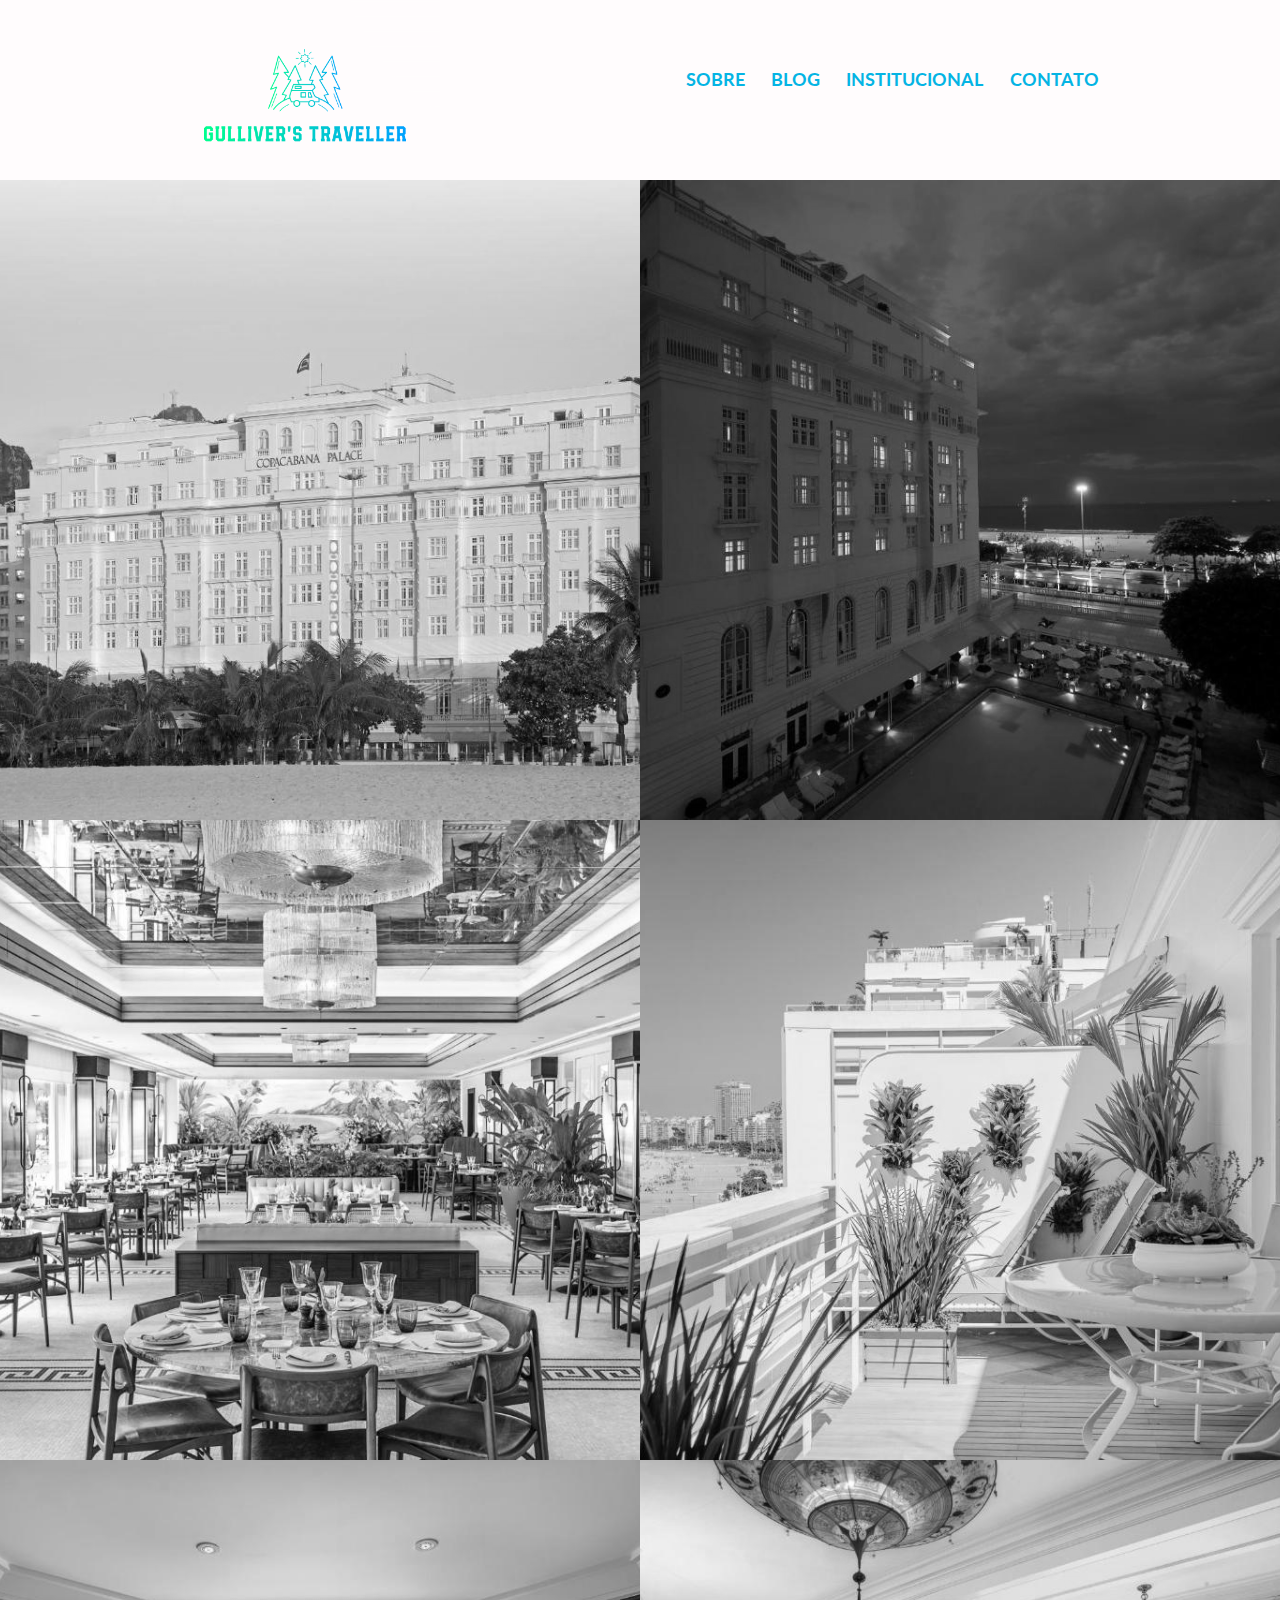
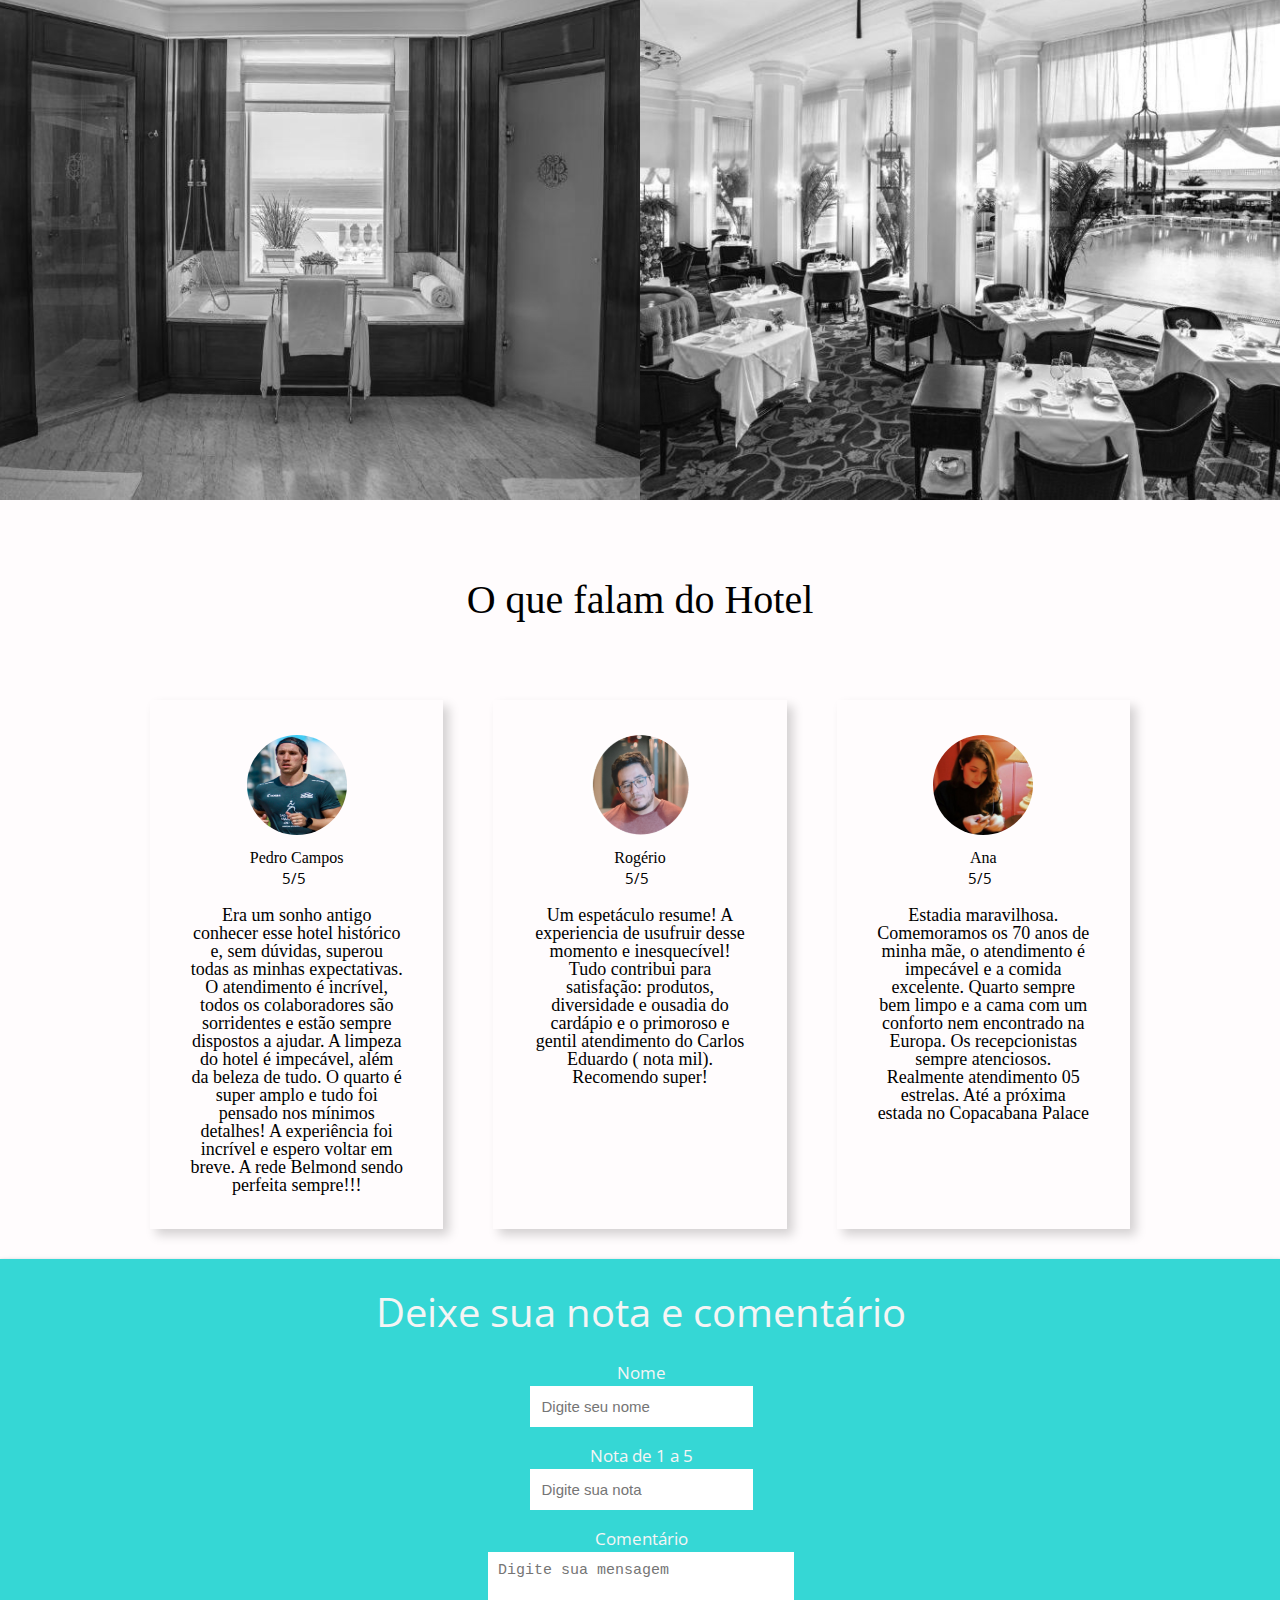
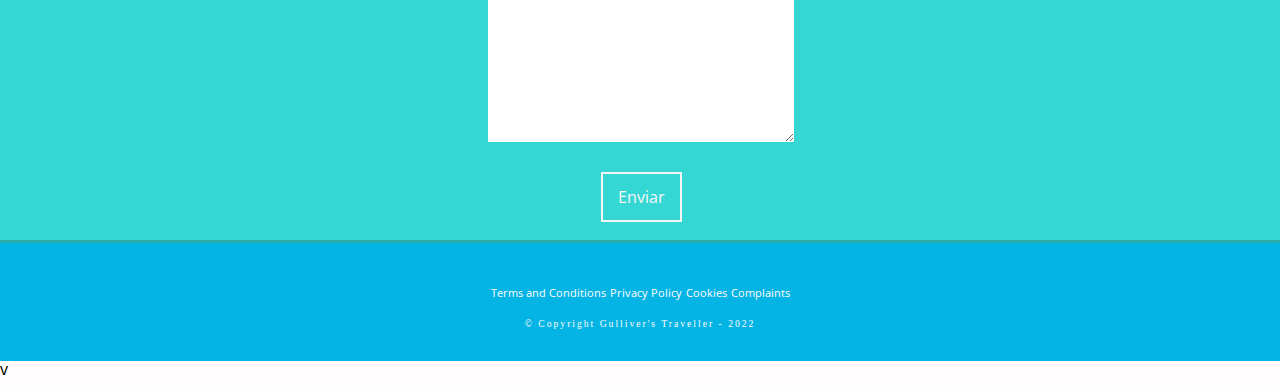
==== level_three_pages/trabalho_copacabana.html @ 743a59b9 "Duplica o repositorio fase2-atividade2" ====
<!DOCTYPE html>

<html>

    <head>
        <meta charset="utf-8">
        <meta name="viewport" content="width=device-width initial-scale=1.0">
        <title>Gulliver's Traveller | Hospedagens</title>
        <link href="https://fonts.googleapis.com/css2?family=Montserrat:wght@300;400;700&family=Open+Sans:wght@300;400;700&display=swap" rel="stylesheet">
        <link href="../css/reset.css" rel="stylesheet">
        <link href="../css/level_three.css" rel="stylesheet">
    </head>

    <body>

        <header class="header container">
            <img src="../images/logo.png" alt="Logo do Gulliver's Traveller" class="header_logo">
            <nav class="header_nav">
                <ul>
                    <li class="header_link"><a href="#">Sobre</a></li>
                    <li class="header_link"><a href="#">Blog</a></li>
                    <li class="header_link"><a href="#">Institucional</a></li>
                    <li class="header_link"><a href="#">Contato</a></li>
                </ul>
            </nav>
        </header>

        <main>

            <section class="foto_grid">

                <div class="img-wrapper">
                    <img class="blur" src="../level_three_images/copacabana/CP1.jpg">
                </div>

                <div class="img-wrapper">
                    <img class="blur" src="../level_three_images/copacabana/CP2.jpg">
                </div>

                <div class="img-wrapper">
                    <img class="blur" src="../level_three_images/copacabana/CP3.jpg">
                </div>

                <div class="img-wrapper">
                    <img class="blur" src="../level_three_images/copacabana/CP4.jpg">
                </div>

                <div class="img-wrapper">
                    <img class="blur" src="../level_three_images/copacabana/CP5.jpg">
                </div>

                <div class="img-wrapper">
                    <img class="blur" src="../level_three_images/copacabana/CP6.jpg">
                </div>

            </section>

            <h1>O que falam do Hotel</h1>
            <section class="cards">

                <div class="card">

                    <img class="user" src="../level_three_images/PedroFotoPerfil.jpg" alt="">
                    <h3>Pedro Campos</h3>
                    <div class="nota">
                        <h2>5/5</h2>
                    </div>
                    <p>Era um sonho antigo conhecer esse hotel histórico e, sem dúvidas, superou todas as minhas expectativas. O atendimento é incrível,
                        todos os colaboradores são sorridentes e estão sempre dispostos a ajudar. A limpeza do hotel é impecável, além da beleza de tudo.
                        O quarto é super amplo e tudo foi pensado nos mínimos detalhes! A experiência foi incrível e espero voltar em breve. A rede 
                        Belmond sendo perfeita sempre!!!</p>

                </div>

                <div class="card">

                    <img class="user" src="../level_three_images/RogerioFotoPerfil.png" alt="">
                    <h3>Rogério</h3>
                    <div class="nota">
                        <h2>5/5</h2>
                    </div>
                    <p>Um espetáculo resume! A experiencia de usufruir desse momento e inesquecível! Tudo contribui para satisfação: produtos, 
                        diversidade e ousadia do cardápio e o primoroso e gentil atendimento do Carlos Eduardo ( nota mil). Recomendo super!</p>

                </div>

                <div class="card">

                    <img class="user" src="../level_three_images/AnaFotoPerfil.jpeg" alt="">
                    <h3>Ana</h3>
                    <div class="nota">
                        <h2>5/5</h2>
                    </div>
                    <p>Estadia maravilhosa. Comemoramos os 70 anos de minha mãe, o atendimento é impecável e a comida excelente. Quarto sempre bem 
                        limpo e a cama com um conforto nem encontrado na Europa. Os recepcionistas sempre atenciosos. Realmente atendimento 05 estrelas.
                        Até a próxima estada no Copacabana Palace</p>

                </div>

            </section>

            <section class="formulario">
                <h2>Deixe sua nota e comentário</h2>
                <form action="https://api.staticforms.xyz/submit" method="post">
                    <label>Nome</label>
                    <input type="text" name="name" placeholder="Digite seu nome" autocomplete="off" required>

                    <label>Nota de 1 a 5</label>
                    <input type="number" name="nota" placeholder="Digite sua nota" min='1' autocomplete="off" required>

                    <label>Comentário</label>
                    <textarea name="message" cols="30" rows="10" placeholder="Digite sua mensagem" required></textarea>

                    <a type="submit" href="#">Enviar</a>
                </form>
            </section>

        </main>

        <footer class="footer">

            <div>
                <a href="#">Terms and Conditions</a>
                <a href="#">Privacy Policy</a>
                <a href="#">Cookies</a>
                <a href="#">Complaints</a>
            </div>
    
            <p>© Copyright Gulliver's Traveller - 2022</p>
        </footer>
        
    </body>




</html>v
---- css/level_three.css ----
@import url('https://fonts.googleapis.com/css2?family=Lato:wght@300&amp;family=Open+Sans+Condensed:wght@300&amp;display=swap');

    /* variáveis que podem ser chamadas pelo css3 */
    /* --nome-da-variavel: valor; */
:root {  
    --branco: #fffcfd;
    --azul: #04b4e4;
    --azul-celeste: #0aadf4;
    --verde-agua: #05d0c8; 
    --verde: #05f69a;
    --turquesa: #35d7d5; 
}

body {
    font-family: 'Open Sans', sans-serif;
    background-color: var(--branco);
    width: 100%;
    height: 100vh;

}

.container {
    padding-right: 6%;
    padding-left: 6%;
}

/**------------- HEADER -------------**/
.header {
    color: var(--branco);

    width: 100%;
    height: 20vh;

    box-sizing: border-box;

    display: flex;
    flex-direction: column;
    align-items: center;

    padding-top: 0.5em;
    padding-bottom: 0.5em;
}

.header_logo {
    margin-bottom: 0.5rem;
    max-height: 20vh;
}

.header_nav {
    color: var(--azul);
    font-weight: bold;
    text-align: center;
    text-transform: uppercase;
    font-family: 'Lato', sans-serif;
}

.header_link {
    font-size: 1.1rem;

    display: inline-block;

    margin-right: .7rem;
    margin-bottom: 1.25rem;
    margin-left: .7rem;
}

/**------------- FOTO GRID -------------**/

.foto_grid {
    display: grid;
    grid-template-columns: repeat(auto-fit, minmax(480px, 1fr));
  }
  
  .img-wrapper {
    position: relative;
    overflow: hidden;
  }
  
  .img-wrapper > img {
    display: block; 
    width: 100%;
    aspect-ratio: 1 / 1;
    object-fit: cover;
    object-position: center;
  }

  .img-wrapper > img {
    transition: 200ms ease-in-out;
  }

  .foto_grid .img-wrapper img {
	-webkit-filter: grayscale(100%);
	filter: grayscale(100%);
	-webkit-transition: .3s ease-in-out;
	transition: .3s ease-in-out;
}
.foto_grid .img-wrapper:hover img {
	-webkit-filter: grayscale(0);
	filter: grayscale(0);
}

  /**------------- COMENTARIO -------------**/

h1{
    display: flex;
    justify-content: center;
    margin: 5rem 0 5rem 0;
    font-family: Heebo;
    font-size: 40px;
}

.cards{
    display: grid;
    grid-template-columns: 1fr 1fr 1fr;
    max-width: 980px;
    margin: 0 auto;
    grid-gap: 50px;
    margin-bottom: 30px;
}

.card{
    background-color: #fffcfd;
    display: flex;
    flex-direction: column;
    align-items: center;
    padding: 35px 40px;
    box-shadow: 6px 6px 10px rgba(0, 0, 0, 0.171);
}

.card .user{
    width: 100px;
    height: 100px;
    border-radius: 50%;
    margin-bottom: 15px;
}

.card h3{
    font-family: Rubik;
    margin-bottom: 5px;
}

.nota{
    width: 30px;
    font-size: 15px;
}

p {
    margin-top: 20px;
    text-align: center;
    font-family: Roboto;
    font-size: 18px;
}

/**------------- FORMULARIO -------------**/

.formulario{
    display:flex;
    align-items: center;
    justify-content: center;
    flex-direction: column;
    width: 100%;
    padding: 1px 1px;
    background: #35d7d5;
    box-shadow: rgba(0, 0, 0, 0.4) 0px 2px 4px, rgba(0, 0, 0, 0.3) 0px 7px 13px -3px, rgba(0, 0, 0, 0.2) 0px -3px 0px inset;
}
.formulario h2{
    color: #f5f5f5;
    font-size: 2.5rem;
    margin: 2rem;
}
.formulario form{
    display: flex;
    flex-direction: column;
    justify-content: center;
    align-items: center;
}

form label{
    color: #f5f5f5;
    font-size: 17px;
    margin-bottom: 5px;
}
form input{
    padding: 12px;
    outline: none;
    border: 0;
    margin-bottom: 20px;
    font-size: 15px;
    transition: all 0.5s;
}
form input:focus{
    border-radius: 16px;
}
form textarea{
    padding: 10px;
    outline: none;
    border: 0;
    font-size: 15px;
    margin-bottom: 30px;
    transition: all 0.5s;
}
form textarea:focus{
    border-radius: 16px;
}
form a{
    padding: 15px;
    cursor: pointer;
    font-size: 16px;
    background: transparent;
    border: 2px solid #f5f5f5;
    color: #f5f5f5;
    transition: all 1s;
    margin-bottom: 20px;
}
form a:hover{
    background: #f5f5f5;
    color: #101026;
    border-radius: 16px;
}


/***------------- FOOTER -------------**/
.footer {
    display: flex;
    justify-content: space-around;
    flex-direction: column;
    align-items: center;
    
    background-color: var(--azul);

    padding-top: 2.5em;
    padding-bottom: 2em;
}
  
.footer a {
    width: 100%;
    text-decoration: none;
    color: var(--branco);
    font-size: 0.7em;
  }
  
  .footer a:hover{
    font-weight: bold;
    text-decoration: underline;
    text-transform: uppercase;
    transition: 0.4s;
  }
  
  .footer p {
    color: var(--branco);
    font-size: 0.6em;
    letter-spacing: 2px;
  }
    
  .footer h3 {
    font-size: 1.8em;
    margin-bottom: 0.5em;
  }

@media screen and (min-width: 1024px) {
    .container {
        padding-left: calc((100% - 940px)/2);
        padding-right: calc((100% - 940px)/2);
    }
}


@media screen and (min-width: 1024px) {
    .header {
        flex-direction: row;
        justify-content: space-between;
        
        border: none;
    }
}

@media screen and (min-width: 1024px) {
    .header {
        flex-direction: row;
        justify-content: space-between;

        border: none;
    }
}
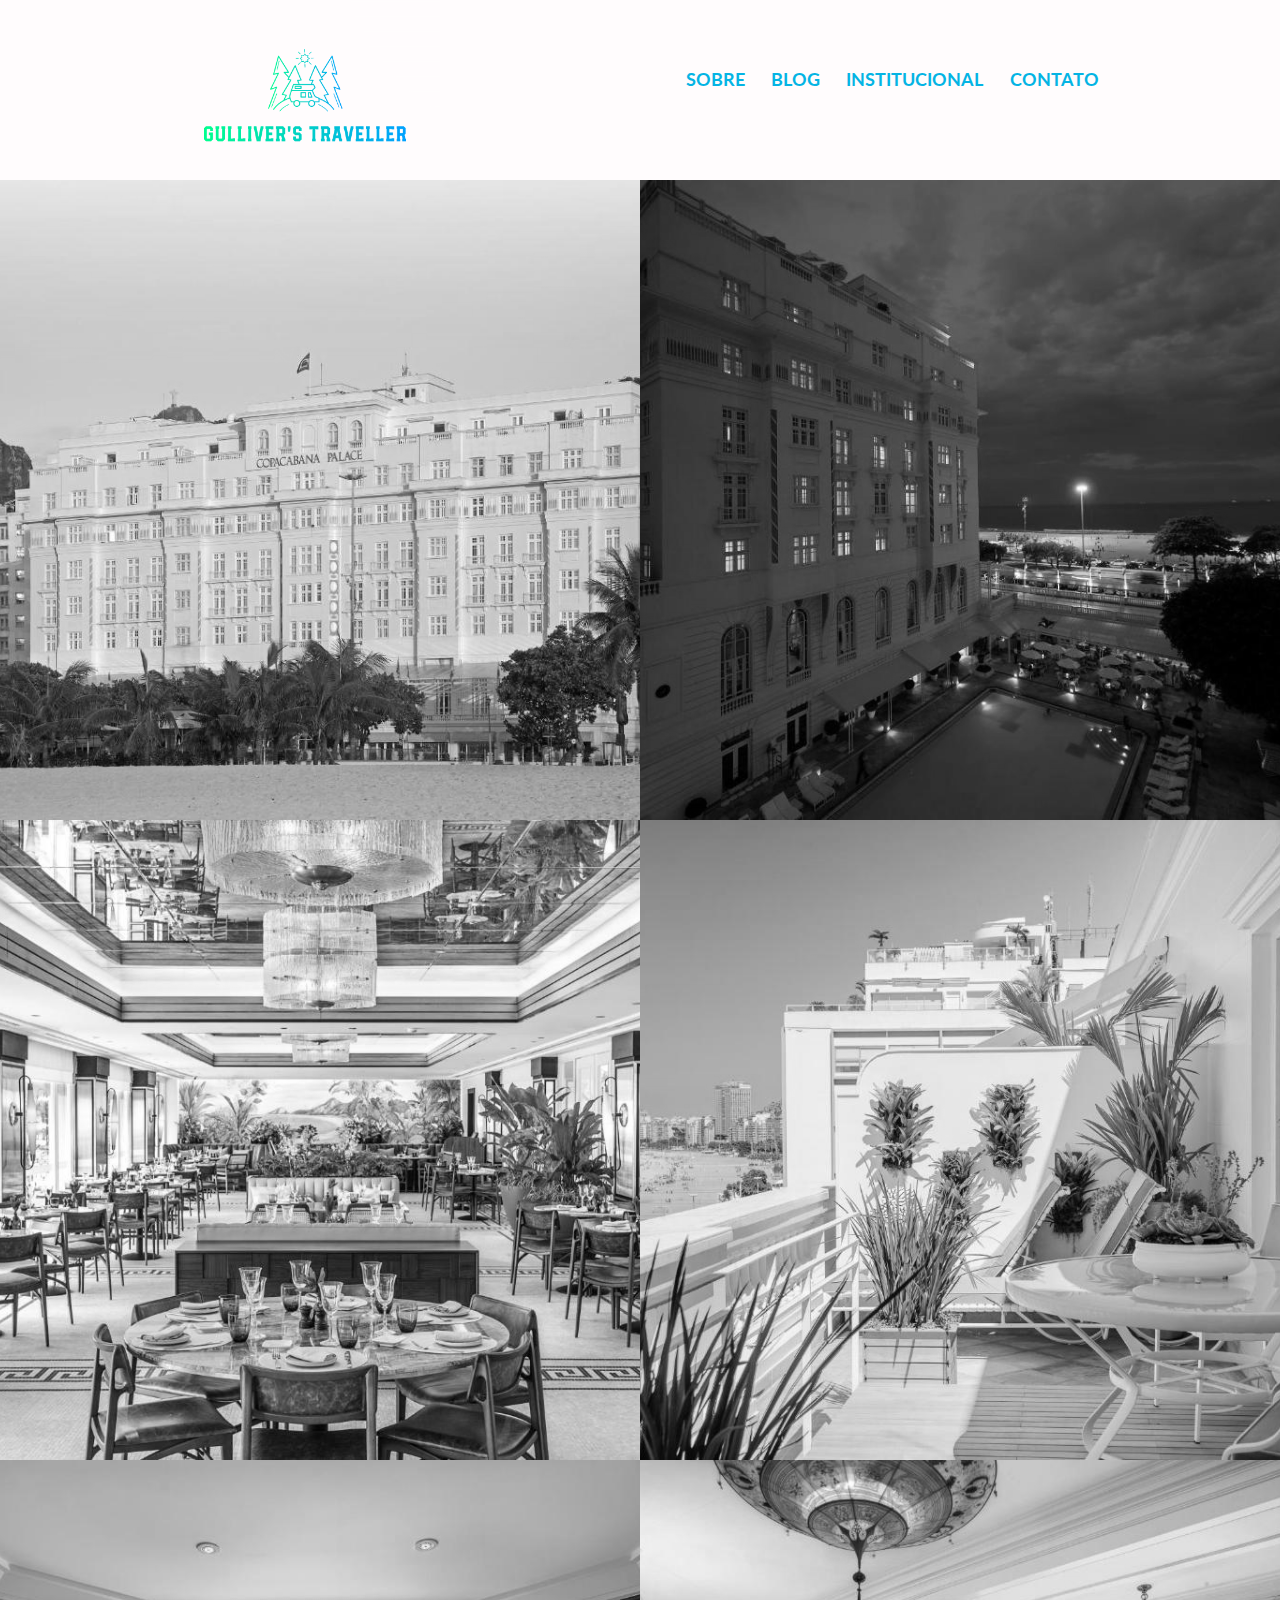
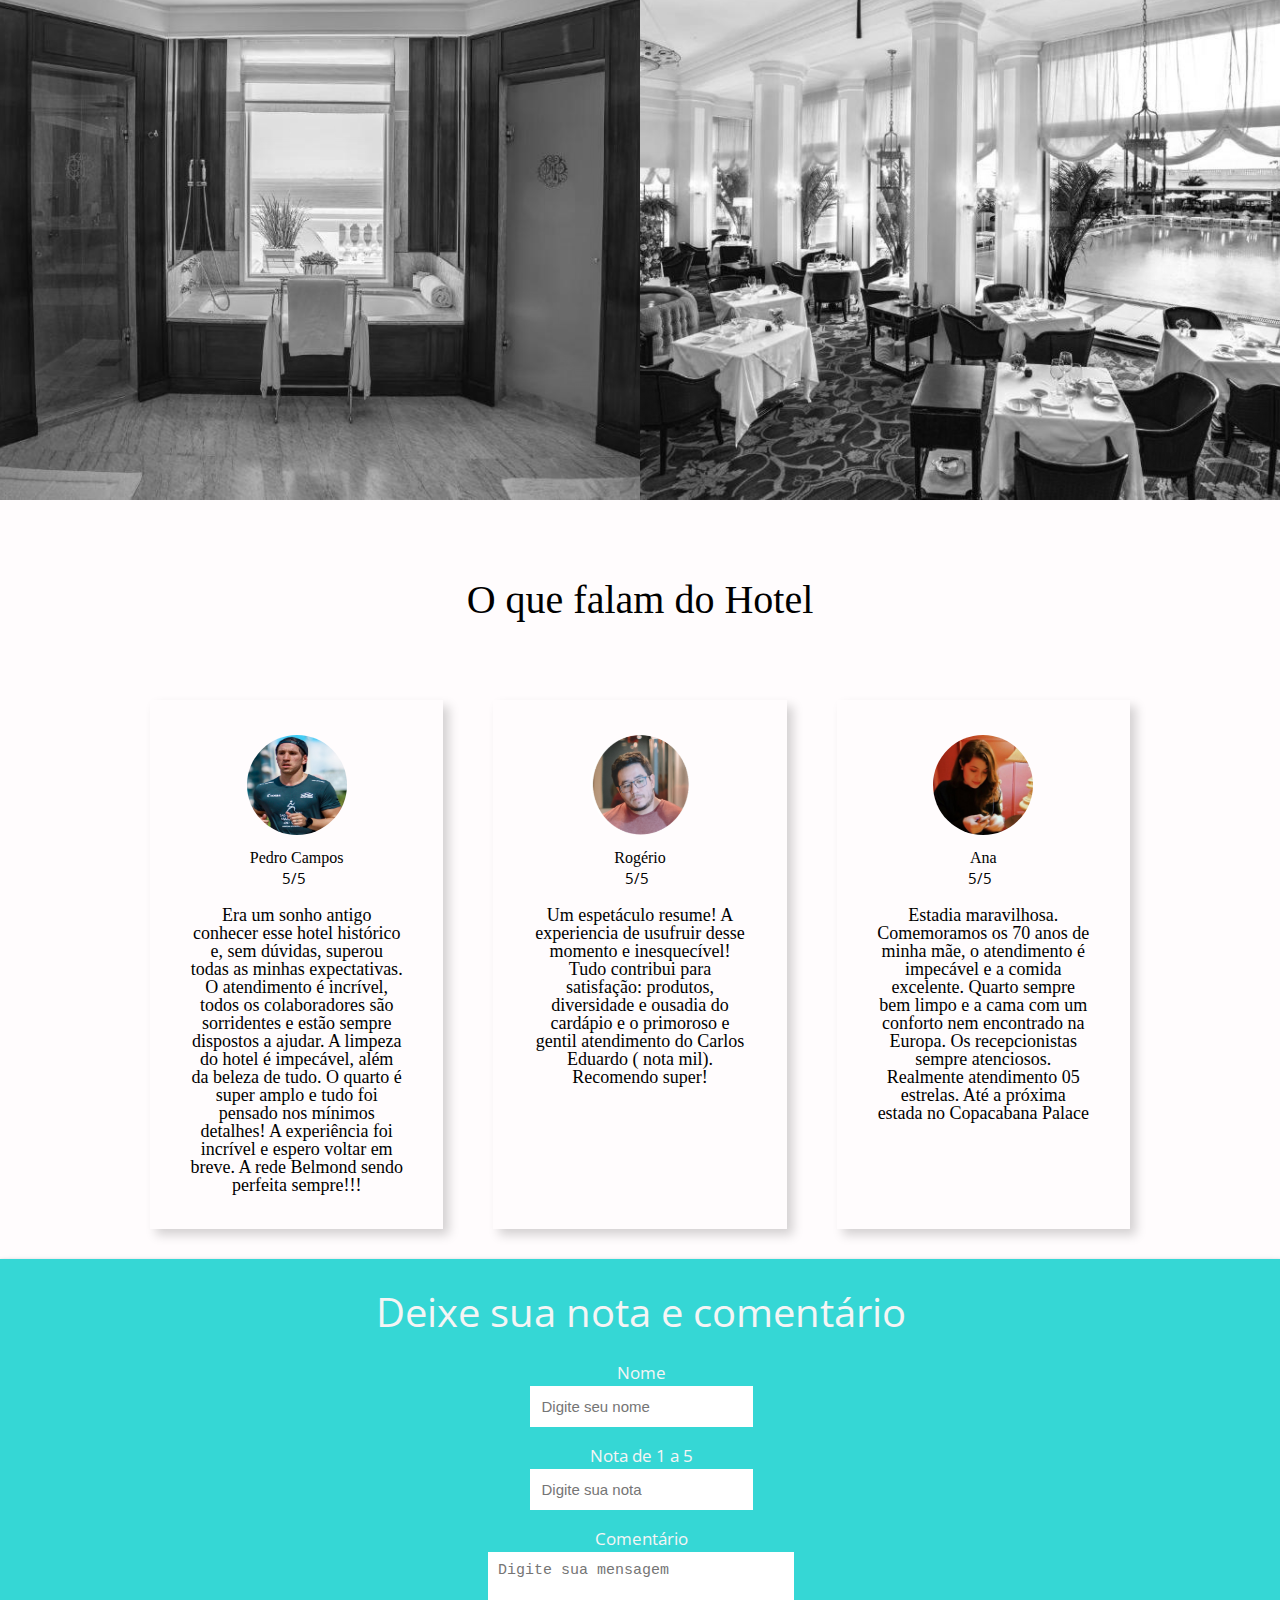
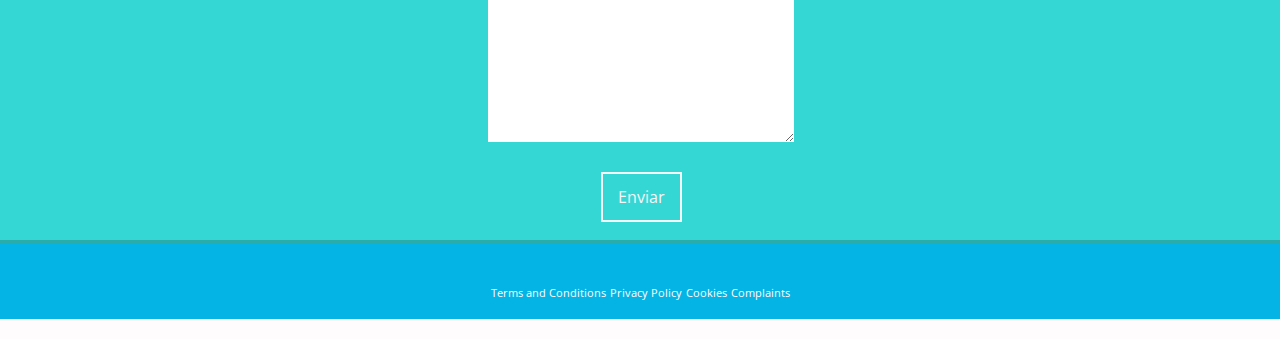
==== commit 1ff01f13: "Mudancas pequenas no footer" ====
--- a/level_three_pages/trabalho_copacabana.html
+++ b/level_three_pages/trabalho_copacabana.html
@@ -128,10 +128,19 @@
     
             <p>© Copyright Gulliver's Traveller - 2022</p>
         </footer>
+
+        <div vw class="enabled">
+            <div vw-access-button class="active"></div>
+            <div vw-plugin-wrapper>
+              <div class="vw-plugin-top-wrapper"></div>
+            </div>
+        </div>
+        <script src="https://vlibras.gov.br/app/vlibras-plugin.js"></script>
+        <script>new window.VLibras.Widget('https://vlibras.gov.br/app');</script>
         
     </body>
 
 
 
 
-</html>v+</html>--- a/css/level_three.css
+++ b/css/level_three.css
@@ -221,15 +221,14 @@
 
 /***------------- FOOTER -------------**/
 .footer {
-    display: flex;
+    align-items: center;
+    background-color: var(--azul);
+    display: flex;
+    flex-direction: column;
+    height: 4px;
     justify-content: space-around;
-    flex-direction: column;
-    align-items: center;
-    
-    background-color: var(--azul);
-
+    padding-bottom: 2em;
     padding-top: 2.5em;
-    padding-bottom: 2em;
 }
   
 .footer a {
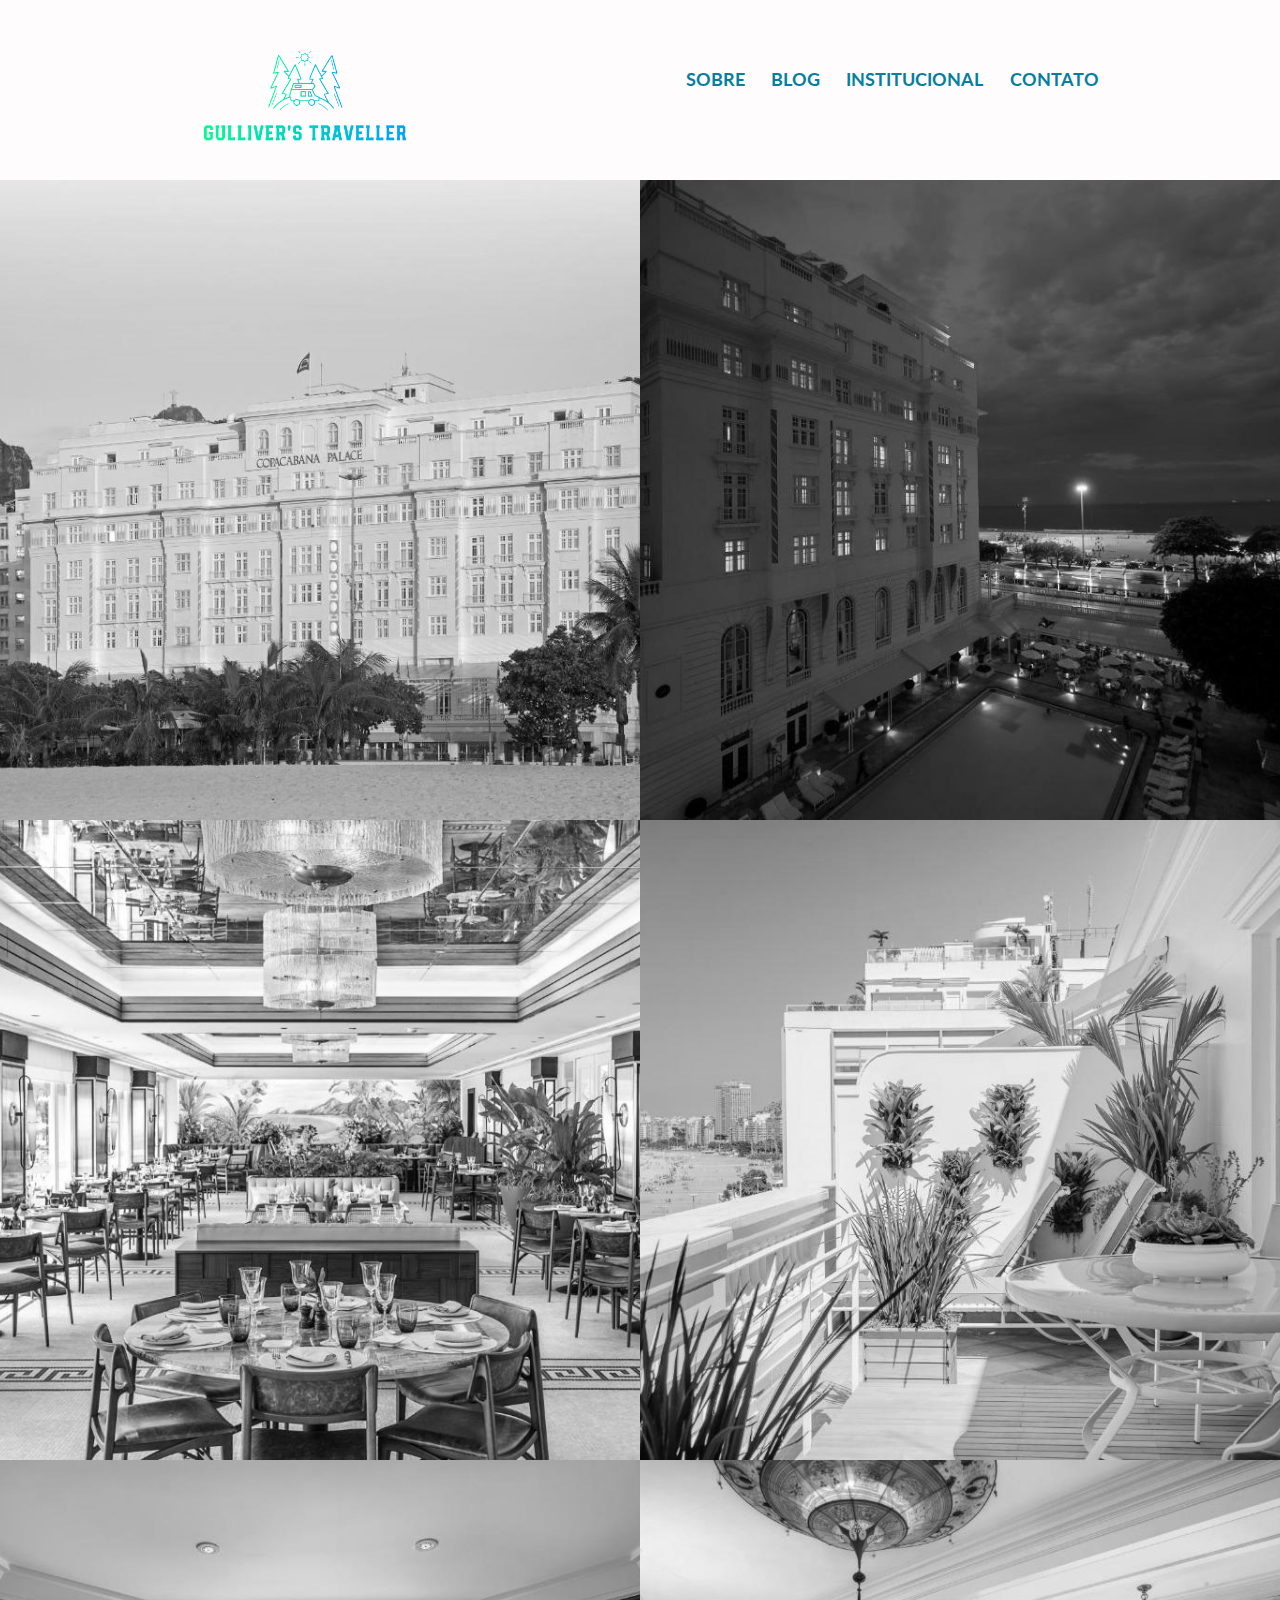
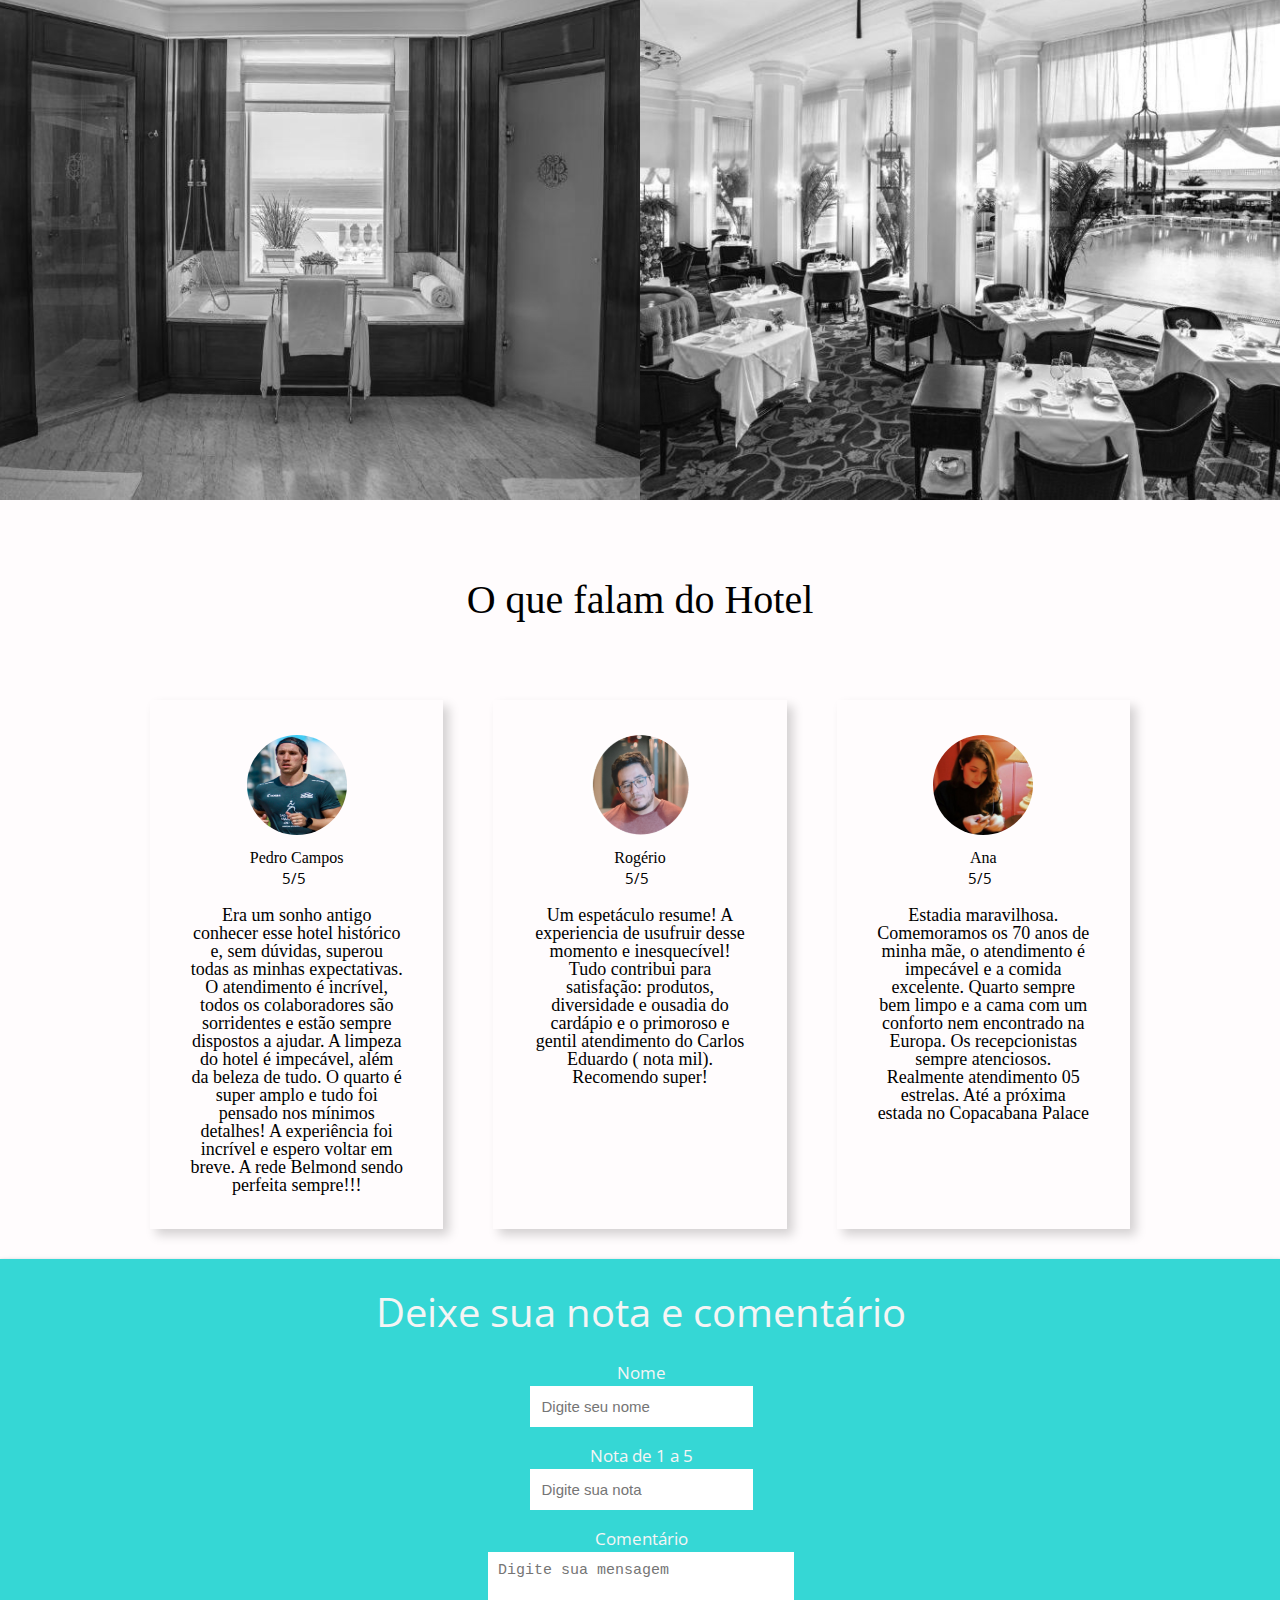
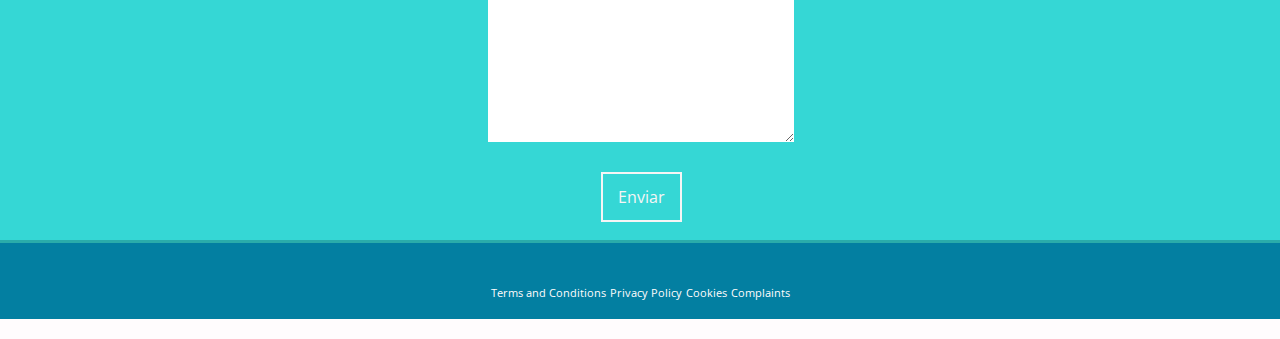
==== commit 1891db53: "Minor changes" ====
--- a/level_three_pages/trabalho_copacabana.html
+++ b/level_three_pages/trabalho_copacabana.html
@@ -14,7 +14,7 @@
     <body>
 
         <header class="header container">
-            <img src="../images/logo.png" alt="Logo do Gulliver's Traveller" class="header_logo">
+            <a href="../level_two_pages/turismo.html"><img src="../images/logo-sem-fundo.png" alt="Logo do Gulliver's Traveller" class="header_logo"></a>
             <nav class="header_nav">
                 <ul>
                     <li class="header_link"><a href="#">Sobre</a></li>
--- a/css/level_three.css
+++ b/css/level_three.css
@@ -1,14 +1,16 @@
 @import url('https://fonts.googleapis.com/css2?family=Lato:wght@300&amp;family=Open+Sans+Condensed:wght@300&amp;display=swap');
 
-    /* variáveis que podem ser chamadas pelo css3 */
-    /* --nome-da-variavel: valor; */
+/*chamar a variavel por var(--nomeVariavel)*/
 :root {  
     --branco: #fffcfd;
-    --azul: #04b4e4;
+    --azul: #037FA1;
     --azul-celeste: #0aadf4;
     --verde-agua: #05d0c8; 
     --verde: #05f69a;
     --turquesa: #35d7d5; 
+    --amarelo: #E3AD1C;
+    --chumbo: rgb(20, 20, 20);
+    --verde-contraste: #02653F;
 }
 
 body {
